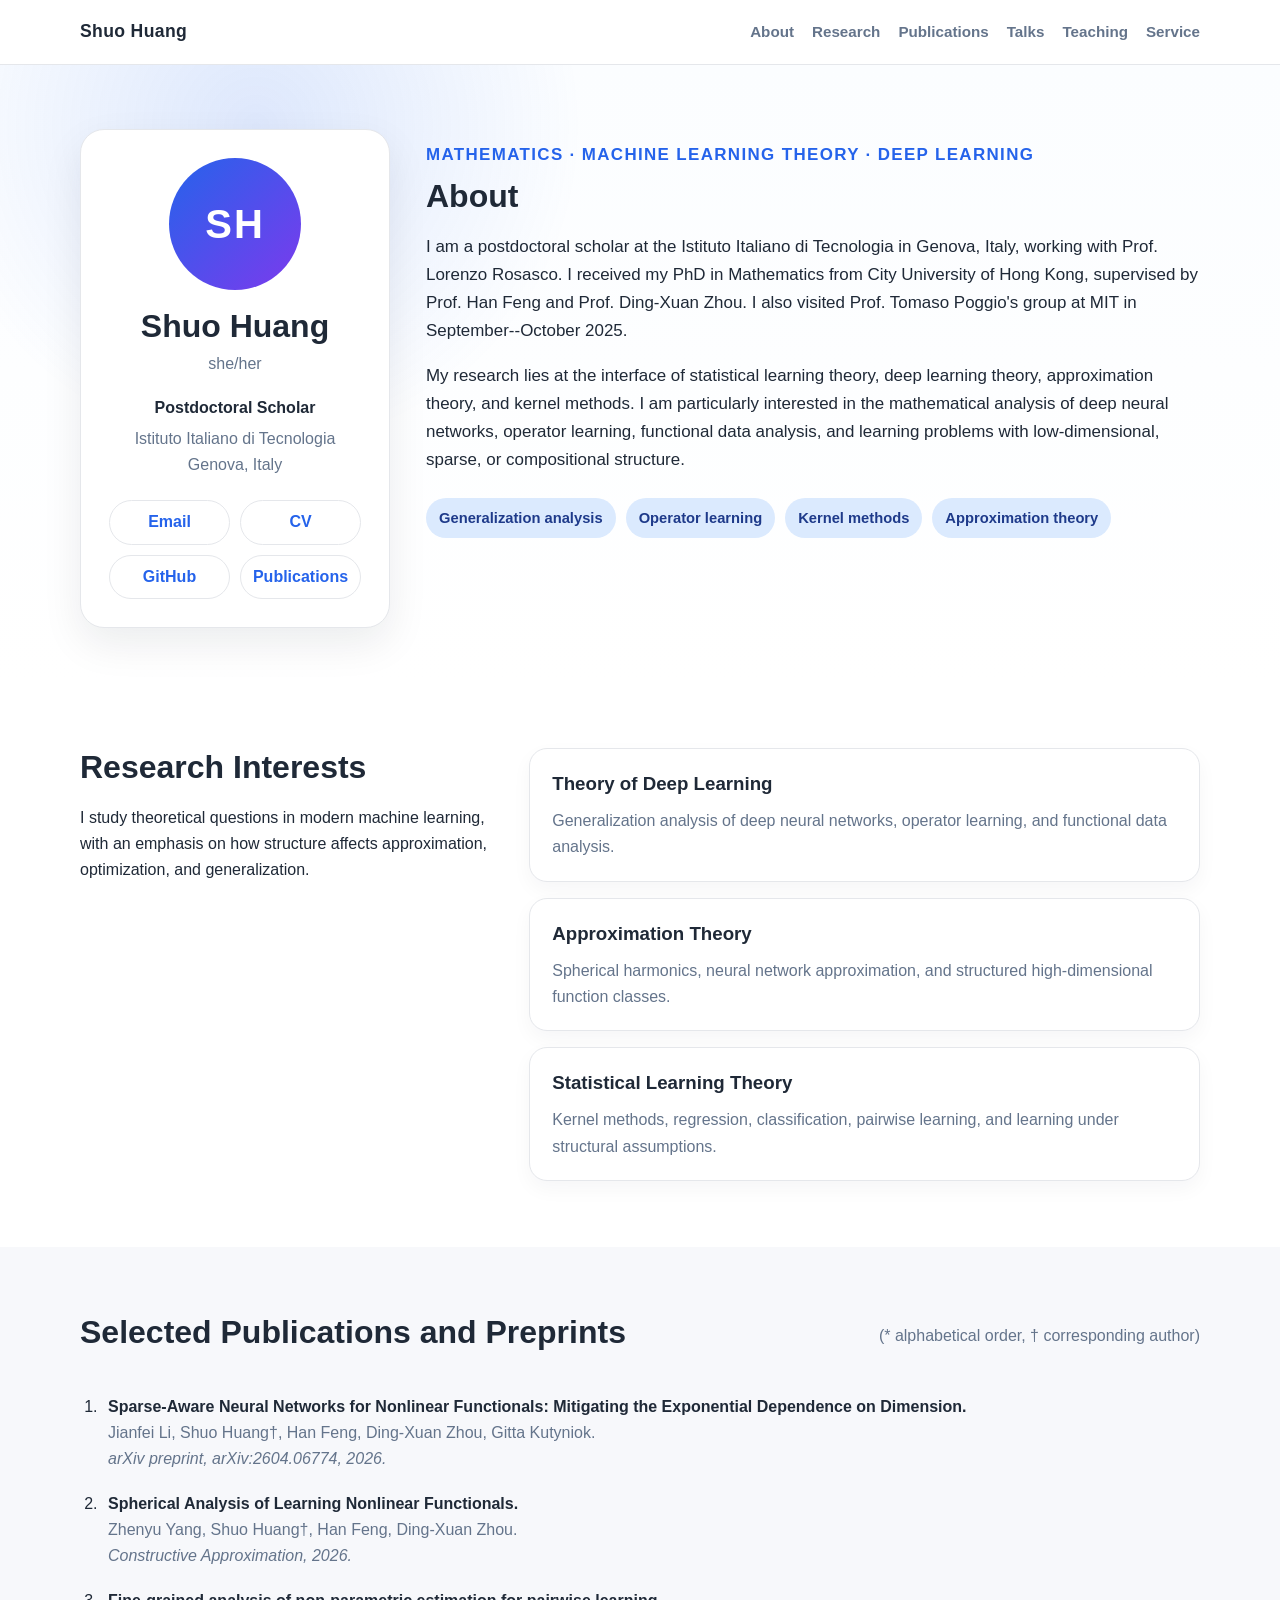
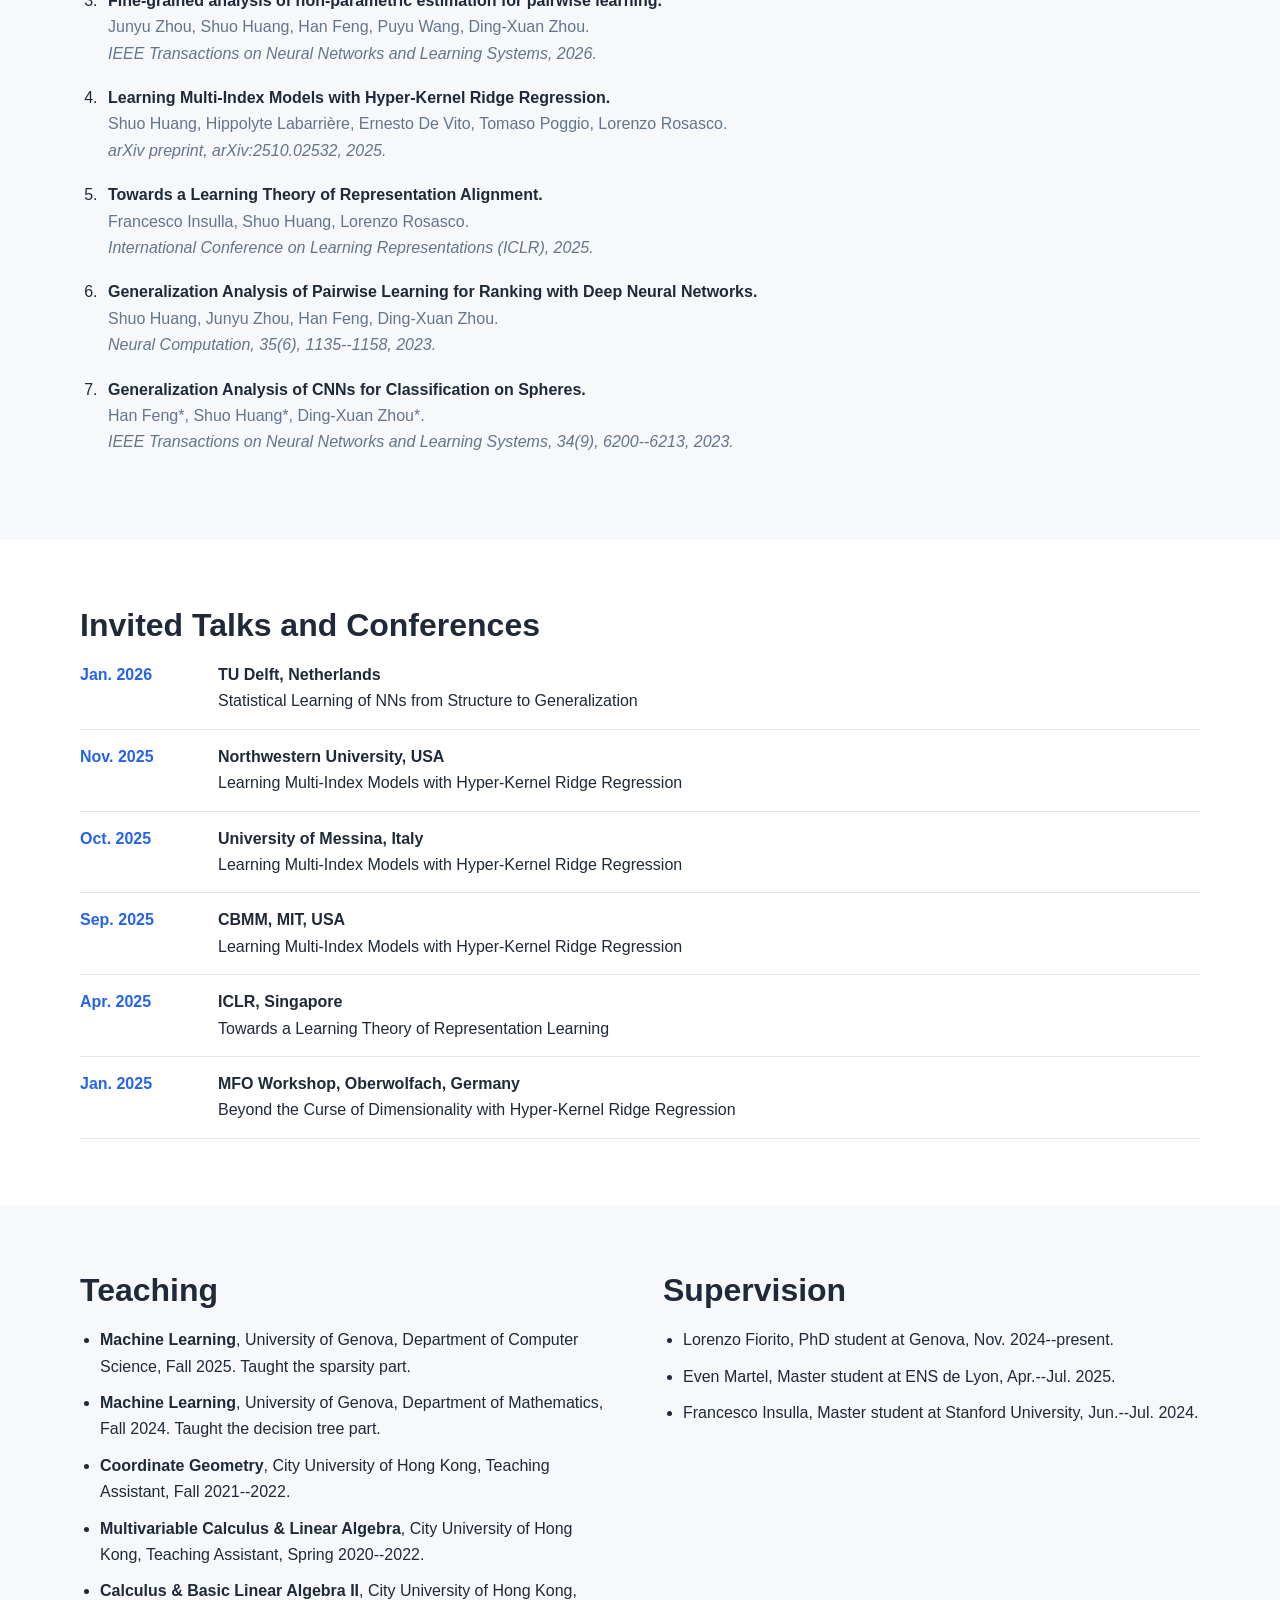
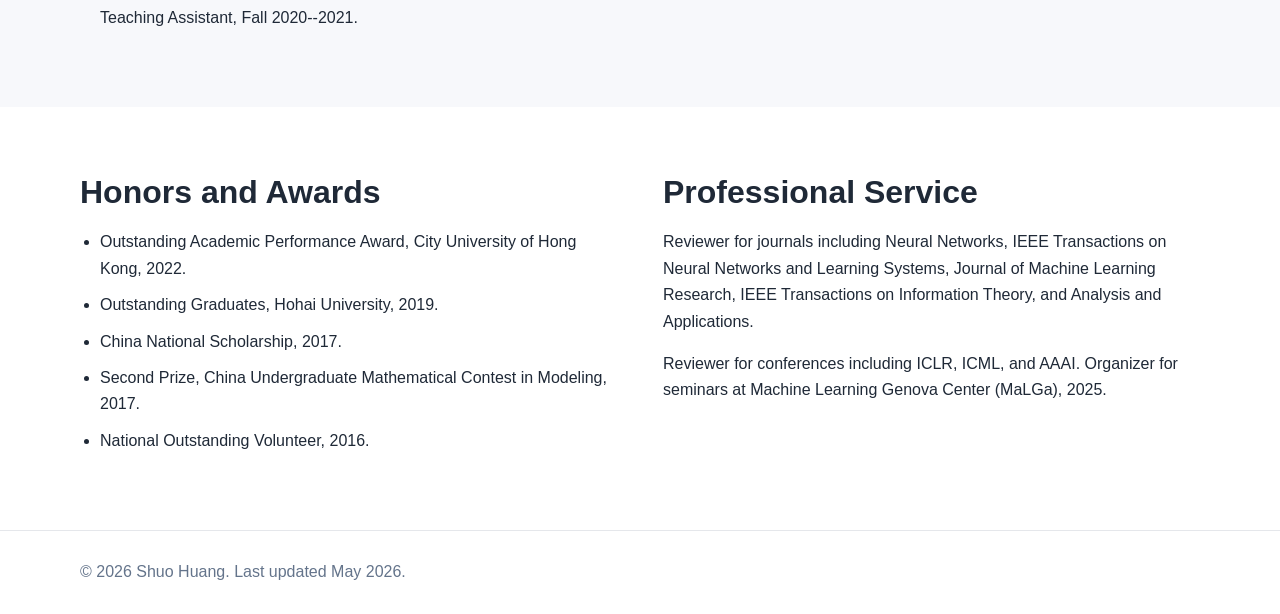
==== index.html @ 5953144b "Add files via upload" ====
<!doctype html>
<html lang="en">
<head>
  <meta charset="utf-8">
  <meta name="viewport" content="width=device-width, initial-scale=1">
  <meta name="description" content="Academic homepage of Shuo Huang, postdoctoral scholar at Istituto Italiano di Tecnologia.">
  <title>Shuo Huang</title>
  <link rel="stylesheet" href="style.css">
</head>
<body>
  <header class="site-header">
    <div class="container nav-wrap">
      <a class="brand" href="#top">Shuo Huang</a>
      <nav class="nav">
        <a href="#about">About</a>
        <a href="#research">Research</a>
        <a href="#publications">Publications</a>
        <a href="#talks">Talks</a>
        <a href="#teaching">Teaching</a>
        <a href="#service">Service</a>
      </nav>
    </div>
  </header>

  <main id="top">
    <section class="hero">
      <div class="container hero-grid">
        <aside class="profile-card">
          <div class="avatar">SH</div>
          <h1>Shuo Huang</h1>
          <p class="pronouns">she/her</p>
          <p class="position">Postdoctoral Scholar</p>
          <p class="affiliation">Istituto Italiano di Tecnologia<br>Genova, Italy</p>
          <div class="profile-links">
            <a href="mailto:shuo.huang@iit.it">Email</a>
            <a href="assets/files/Shuo_Huang_CV.pdf">CV</a>
            <a href="https://github.com/shuohhs1">GitHub</a>
            <a href="#publications">Publications</a>
          </div>
        </aside>

        <section class="intro" id="about">
          <p class="eyebrow">Mathematics · Machine Learning Theory · Deep Learning</p>
          <h2>About</h2>
          <p>
            I am a postdoctoral scholar at the Istituto Italiano di Tecnologia in Genova, Italy,
            working with Prof. Lorenzo Rosasco. I received my PhD in Mathematics from City University
            of Hong Kong, supervised by Prof. Han Feng and Prof. Ding-Xuan Zhou. I also visited
            Prof. Tomaso Poggio's group at MIT in September--October 2025.
          </p>
          <p>
            My research lies at the interface of statistical learning theory, deep learning theory,
            approximation theory, and kernel methods. I am particularly interested in the mathematical
            analysis of deep neural networks, operator learning, functional data analysis, and learning
            problems with low-dimensional, sparse, or compositional structure.
          </p>
          <div class="quick-facts">
            <span>Generalization analysis</span>
            <span>Operator learning</span>
            <span>Kernel methods</span>
            <span>Approximation theory</span>
          </div>
        </section>
      </div>
    </section>

    <section class="section" id="research">
      <div class="container two-col">
        <div>
          <h2>Research Interests</h2>
          <p>
            I study theoretical questions in modern machine learning, with an emphasis on how structure
            affects approximation, optimization, and generalization.
          </p>
        </div>
        <div class="cards">
          <article class="card">
            <h3>Theory of Deep Learning</h3>
            <p>Generalization analysis of deep neural networks, operator learning, and functional data analysis.</p>
          </article>
          <article class="card">
            <h3>Approximation Theory</h3>
            <p>Spherical harmonics, neural network approximation, and structured high-dimensional function classes.</p>
          </article>
          <article class="card">
            <h3>Statistical Learning Theory</h3>
            <p>Kernel methods, regression, classification, pairwise learning, and learning under structural assumptions.</p>
          </article>
        </div>
      </div>
    </section>

    <section class="section alt" id="publications">
      <div class="container">
        <div class="section-head">
          <h2>Selected Publications and Preprints</h2>
          <p>(* alphabetical order, † corresponding author)</p>
        </div>
        <ol class="pub-list">
          <li>
            <span class="pub-title">Sparse-Aware Neural Networks for Nonlinear Functionals: Mitigating the Exponential Dependence on Dimension.</span>
            <span class="pub-authors">Jianfei Li, Shuo Huang†, Han Feng, Ding-Xuan Zhou, Gitta Kutyniok.</span>
            <span class="pub-venue">arXiv preprint, arXiv:2604.06774, 2026.</span>
          </li>
          <li>
            <span class="pub-title">Spherical Analysis of Learning Nonlinear Functionals.</span>
            <span class="pub-authors">Zhenyu Yang, Shuo Huang†, Han Feng, Ding-Xuan Zhou.</span>
            <span class="pub-venue">Constructive Approximation, 2026.</span>
          </li>
          <li>
            <span class="pub-title">Fine-grained analysis of non-parametric estimation for pairwise learning.</span>
            <span class="pub-authors">Junyu Zhou, Shuo Huang, Han Feng, Puyu Wang, Ding-Xuan Zhou.</span>
            <span class="pub-venue">IEEE Transactions on Neural Networks and Learning Systems, 2026.</span>
          </li>
          <li>
            <span class="pub-title">Learning Multi-Index Models with Hyper-Kernel Ridge Regression.</span>
            <span class="pub-authors">Shuo Huang, Hippolyte Labarrière, Ernesto De Vito, Tomaso Poggio, Lorenzo Rosasco.</span>
            <span class="pub-venue">arXiv preprint, arXiv:2510.02532, 2025.</span>
          </li>
          <li>
            <span class="pub-title">Towards a Learning Theory of Representation Alignment.</span>
            <span class="pub-authors">Francesco Insulla, Shuo Huang, Lorenzo Rosasco.</span>
            <span class="pub-venue">International Conference on Learning Representations (ICLR), 2025.</span>
          </li>
          <li>
            <span class="pub-title">Generalization Analysis of Pairwise Learning for Ranking with Deep Neural Networks.</span>
            <span class="pub-authors">Shuo Huang, Junyu Zhou, Han Feng, Ding-Xuan Zhou.</span>
            <span class="pub-venue">Neural Computation, 35(6), 1135--1158, 2023.</span>
          </li>
          <li>
            <span class="pub-title">Generalization Analysis of CNNs for Classification on Spheres.</span>
            <span class="pub-authors">Han Feng*, Shuo Huang*, Ding-Xuan Zhou*.</span>
            <span class="pub-venue">IEEE Transactions on Neural Networks and Learning Systems, 34(9), 6200--6213, 2023.</span>
          </li>
        </ol>
      </div>
    </section>

    <section class="section" id="talks">
      <div class="container">
        <h2>Invited Talks and Conferences</h2>
        <div class="timeline">
          <article>
            <time>Jan. 2026</time>
            <div><strong>TU Delft, Netherlands</strong><br>Statistical Learning of NNs from Structure to Generalization</div>
          </article>
          <article>
            <time>Nov. 2025</time>
            <div><strong>Northwestern University, USA</strong><br>Learning Multi-Index Models with Hyper-Kernel Ridge Regression</div>
          </article>
          <article>
            <time>Oct. 2025</time>
            <div><strong>University of Messina, Italy</strong><br>Learning Multi-Index Models with Hyper-Kernel Ridge Regression</div>
          </article>
          <article>
            <time>Sep. 2025</time>
            <div><strong>CBMM, MIT, USA</strong><br>Learning Multi-Index Models with Hyper-Kernel Ridge Regression</div>
          </article>
          <article>
            <time>Apr. 2025</time>
            <div><strong>ICLR, Singapore</strong><br>Towards a Learning Theory of Representation Learning</div>
          </article>
          <article>
            <time>Jan. 2025</time>
            <div><strong>MFO Workshop, Oberwolfach, Germany</strong><br>Beyond the Curse of Dimensionality with Hyper-Kernel Ridge Regression</div>
          </article>
        </div>
      </div>
    </section>

    <section class="section alt" id="teaching">
      <div class="container grid-2">
        <div>
          <h2>Teaching</h2>
          <ul class="clean-list">
            <li><strong>Machine Learning</strong>, University of Genova, Department of Computer Science, Fall 2025. Taught the sparsity part.</li>
            <li><strong>Machine Learning</strong>, University of Genova, Department of Mathematics, Fall 2024. Taught the decision tree part.</li>
            <li><strong>Coordinate Geometry</strong>, City University of Hong Kong, Teaching Assistant, Fall 2021--2022.</li>
            <li><strong>Multivariable Calculus & Linear Algebra</strong>, City University of Hong Kong, Teaching Assistant, Spring 2020--2022.</li>
            <li><strong>Calculus & Basic Linear Algebra II</strong>, City University of Hong Kong, Teaching Assistant, Fall 2020--2021.</li>
          </ul>
        </div>
        <div>
          <h2>Supervision</h2>
          <ul class="clean-list">
            <li>Lorenzo Fiorito, PhD student at Genova, Nov. 2024--present.</li>
            <li>Even Martel, Master student at ENS de Lyon, Apr.--Jul. 2025.</li>
            <li>Francesco Insulla, Master student at Stanford University, Jun.--Jul. 2024.</li>
          </ul>
        </div>
      </div>
    </section>

    <section class="section" id="service">
      <div class="container grid-2">
        <div>
          <h2>Honors and Awards</h2>
          <ul class="clean-list">
            <li>Outstanding Academic Performance Award, City University of Hong Kong, 2022.</li>
            <li>Outstanding Graduates, Hohai University, 2019.</li>
            <li>China National Scholarship, 2017.</li>
            <li>Second Prize, China Undergraduate Mathematical Contest in Modeling, 2017.</li>
            <li>National Outstanding Volunteer, 2016.</li>
          </ul>
        </div>
        <div>
          <h2>Professional Service</h2>
          <p>
            Reviewer for journals including Neural Networks, IEEE Transactions on Neural Networks and Learning Systems,
            Journal of Machine Learning Research, IEEE Transactions on Information Theory, and Analysis and Applications.
          </p>
          <p>
            Reviewer for conferences including ICLR, ICML, and AAAI. Organizer for seminars at Machine Learning Genova Center (MaLGa), 2025.
          </p>
        </div>
      </div>
    </section>
  </main>

  <footer class="footer">
    <div class="container">
      <p>© <span id="year"></span> Shuo Huang. Last updated May 2026.</p>
    </div>
  </footer>

  <script>
    document.getElementById('year').textContent = new Date().getFullYear();
  </script>
</body>
</html>
---- style.css ----
:root {
  --bg: #ffffff;
  --bg-soft: #f7f8fb;
  --text: #1f2937;
  --muted: #64748b;
  --line: #e5e7eb;
  --accent: #2563eb;
  --accent-soft: #dbeafe;
  --card: #ffffff;
  --shadow: 0 16px 40px rgba(15, 23, 42, 0.08);
}

* { box-sizing: border-box; }
html { scroll-behavior: smooth; }
body {
  margin: 0;
  font-family: -apple-system, BlinkMacSystemFont, "Segoe UI", Roboto, Helvetica, Arial, sans-serif;
  color: var(--text);
  background: var(--bg);
  line-height: 1.65;
}

a { color: var(--accent); text-decoration: none; }
a:hover { text-decoration: underline; }

.container {
  width: min(1120px, calc(100% - 40px));
  margin: 0 auto;
}

.site-header {
  position: sticky;
  top: 0;
  z-index: 10;
  background: rgba(255,255,255,0.92);
  border-bottom: 1px solid var(--line);
  backdrop-filter: blur(12px);
}

.nav-wrap {
  height: 64px;
  display: flex;
  align-items: center;
  justify-content: space-between;
  gap: 24px;
}

.brand {
  font-weight: 800;
  font-size: 1.1rem;
  color: var(--text);
  letter-spacing: 0.02em;
}

.nav {
  display: flex;
  gap: 18px;
  flex-wrap: wrap;
  justify-content: flex-end;
  font-size: 0.95rem;
}

.nav a { color: var(--muted); font-weight: 600; }
.nav a:hover { color: var(--accent); text-decoration: none; }

.hero {
  padding: 64px 0 54px;
  background:
    radial-gradient(circle at 20% 10%, rgba(37, 99, 235, 0.14), transparent 28%),
    linear-gradient(180deg, #fbfdff 0%, #ffffff 100%);
}

.hero-grid {
  display: grid;
  grid-template-columns: 310px 1fr;
  gap: 36px;
  align-items: start;
}

.profile-card {
  background: var(--card);
  border: 1px solid var(--line);
  border-radius: 24px;
  padding: 28px;
  box-shadow: var(--shadow);
  text-align: center;
}

.avatar {
  width: 132px;
  height: 132px;
  border-radius: 50%;
  display: grid;
  place-items: center;
  margin: 0 auto 18px;
  color: #fff;
  background: linear-gradient(135deg, #2563eb, #7c3aed);
  font-size: 2.5rem;
  font-weight: 800;
  letter-spacing: 0.05em;
}

.profile-card h1 {
  margin: 0;
  font-size: 2rem;
  line-height: 1.15;
}

.pronouns { margin: 6px 0 0; color: var(--muted); }
.position { margin: 18px 0 4px; font-weight: 700; }
.affiliation { margin: 0; color: var(--muted); }
.profile-links {
  margin-top: 22px;
  display: grid;
  grid-template-columns: 1fr 1fr;
  gap: 10px;
}
.profile-links a {
  display: block;
  border: 1px solid var(--line);
  border-radius: 999px;
  padding: 8px 10px;
  font-weight: 700;
  background: #fff;
}
.profile-links a:hover { background: var(--accent-soft); text-decoration: none; }

.intro {
  padding: 12px 0;
}
.eyebrow {
  margin: 0 0 8px;
  color: var(--accent);
  font-weight: 800;
  text-transform: uppercase;
  letter-spacing: .08em;
  font-size: .85rem;
}
h2 {
  font-size: 2rem;
  margin: 0 0 18px;
  line-height: 1.2;
}
.intro p { font-size: 1.06rem; max-width: 820px; }
.quick-facts {
  display: flex;
  flex-wrap: wrap;
  gap: 10px;
  margin-top: 24px;
}
.quick-facts span {
  background: var(--accent-soft);
  color: #1e3a8a;
  border-radius: 999px;
  padding: 8px 13px;
  font-weight: 700;
  font-size: .92rem;
}

.section { padding: 66px 0; }
.section.alt { background: var(--bg-soft); }
.two-col {
  display: grid;
  grid-template-columns: 0.85fr 1.4fr;
  gap: 42px;
}
.cards {
  display: grid;
  gap: 16px;
}
.card {
  background: var(--card);
  border: 1px solid var(--line);
  border-radius: 18px;
  padding: 20px 22px;
  box-shadow: 0 8px 20px rgba(15, 23, 42, 0.04);
}
.card h3 { margin: 0 0 8px; }
.card p { margin: 0; color: var(--muted); }
.section-head {
  display: flex;
  align-items: end;
  justify-content: space-between;
  gap: 24px;
  margin-bottom: 24px;
}
.section-head p { margin: 0 0 20px; color: var(--muted); }

.pub-list {
  margin: 0;
  padding-left: 22px;
}
.pub-list li {
  margin: 0 0 18px;
  padding-left: 6px;
}
.pub-title {
  display: block;
  font-weight: 800;
}
.pub-authors, .pub-venue {
  display: block;
  color: var(--muted);
}
.pub-venue { font-style: italic; }

.timeline {
  display: grid;
  gap: 14px;
}
.timeline article {
  display: grid;
  grid-template-columns: 120px 1fr;
  gap: 18px;
  border-bottom: 1px solid var(--line);
  padding: 0 0 14px;
}
.timeline time {
  color: var(--accent);
  font-weight: 800;
}

.grid-2 {
  display: grid;
  grid-template-columns: 1fr 1fr;
  gap: 46px;
}
.clean-list {
  padding-left: 20px;
  margin: 0;
}
.clean-list li { margin-bottom: 10px; }

.footer {
  border-top: 1px solid var(--line);
  padding: 28px 0;
  color: var(--muted);
  background: #fff;
}
.footer p { margin: 0; }

@media (max-width: 860px) {
  .nav { display: none; }
  .hero-grid, .two-col, .grid-2 { grid-template-columns: 1fr; }
  .profile-card { max-width: 360px; margin: 0 auto; }
  .section-head { display: block; }
  .timeline article { grid-template-columns: 1fr; gap: 4px; }
}
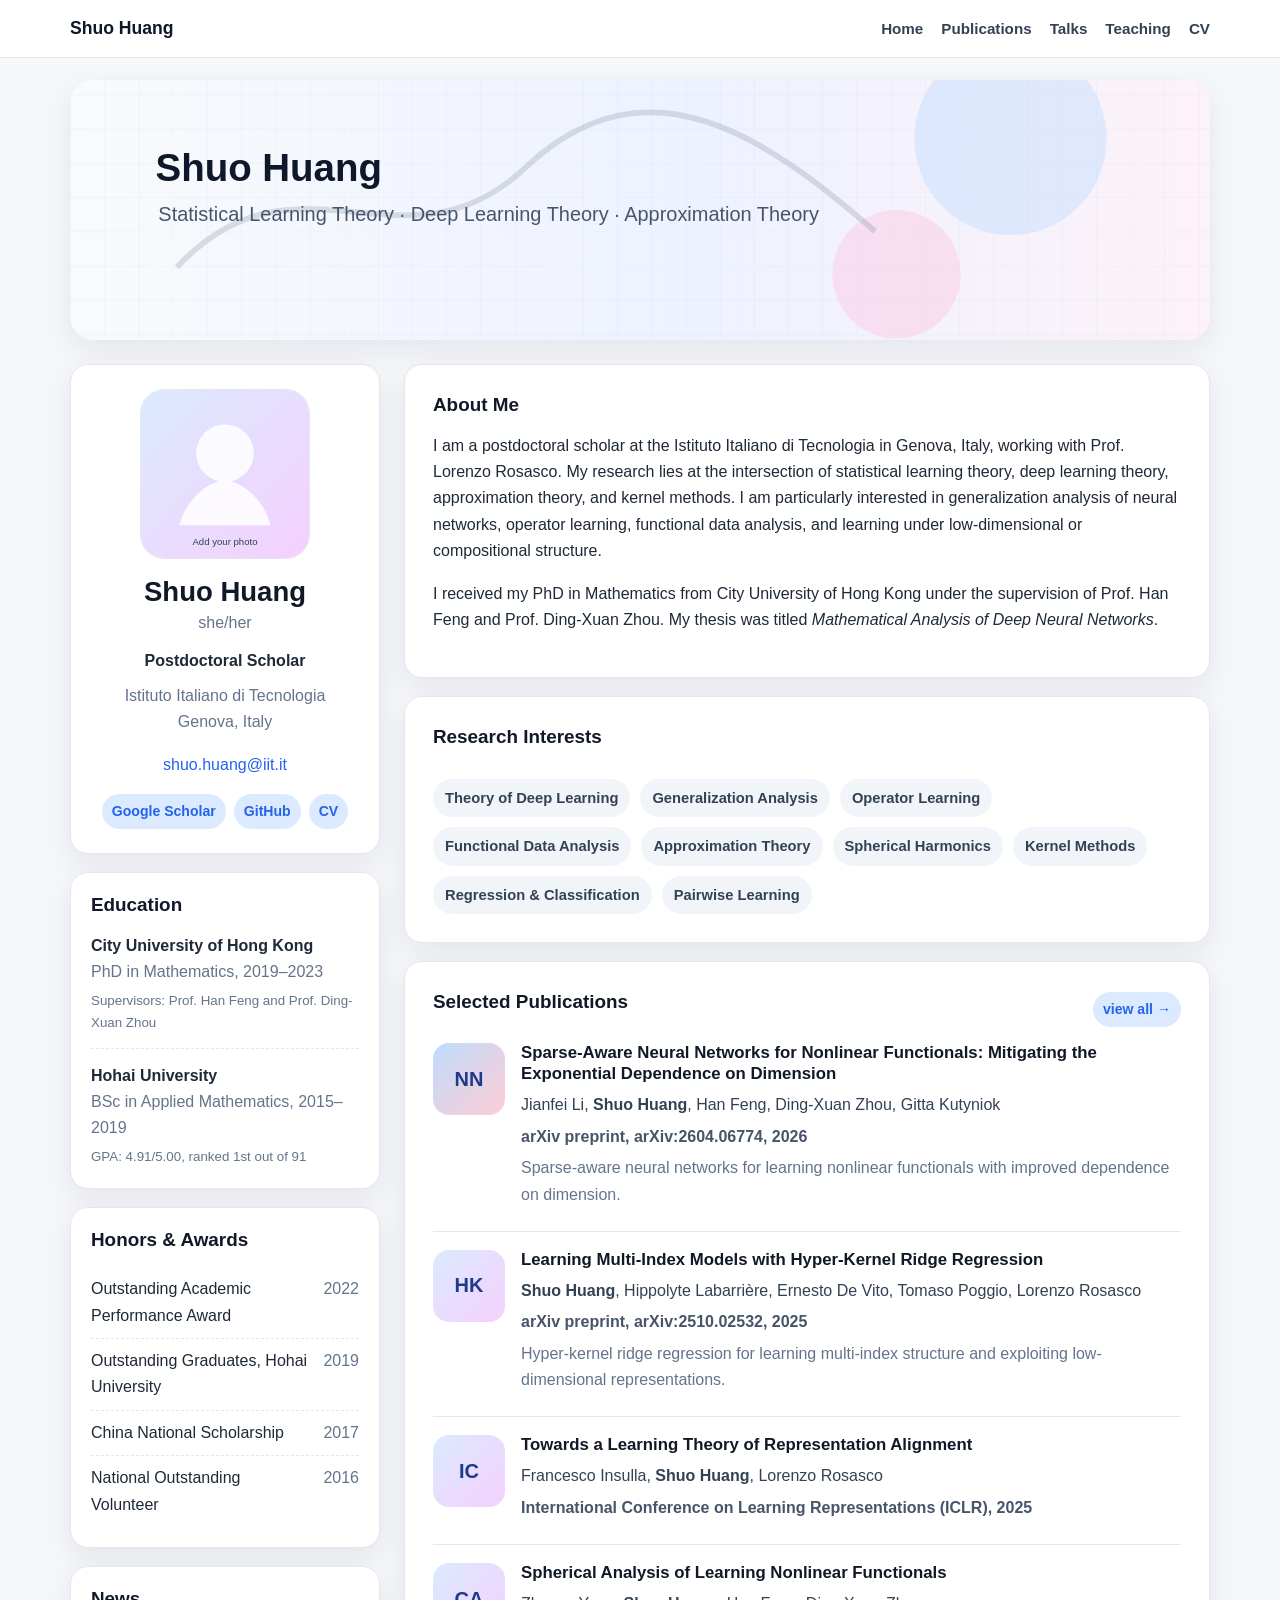
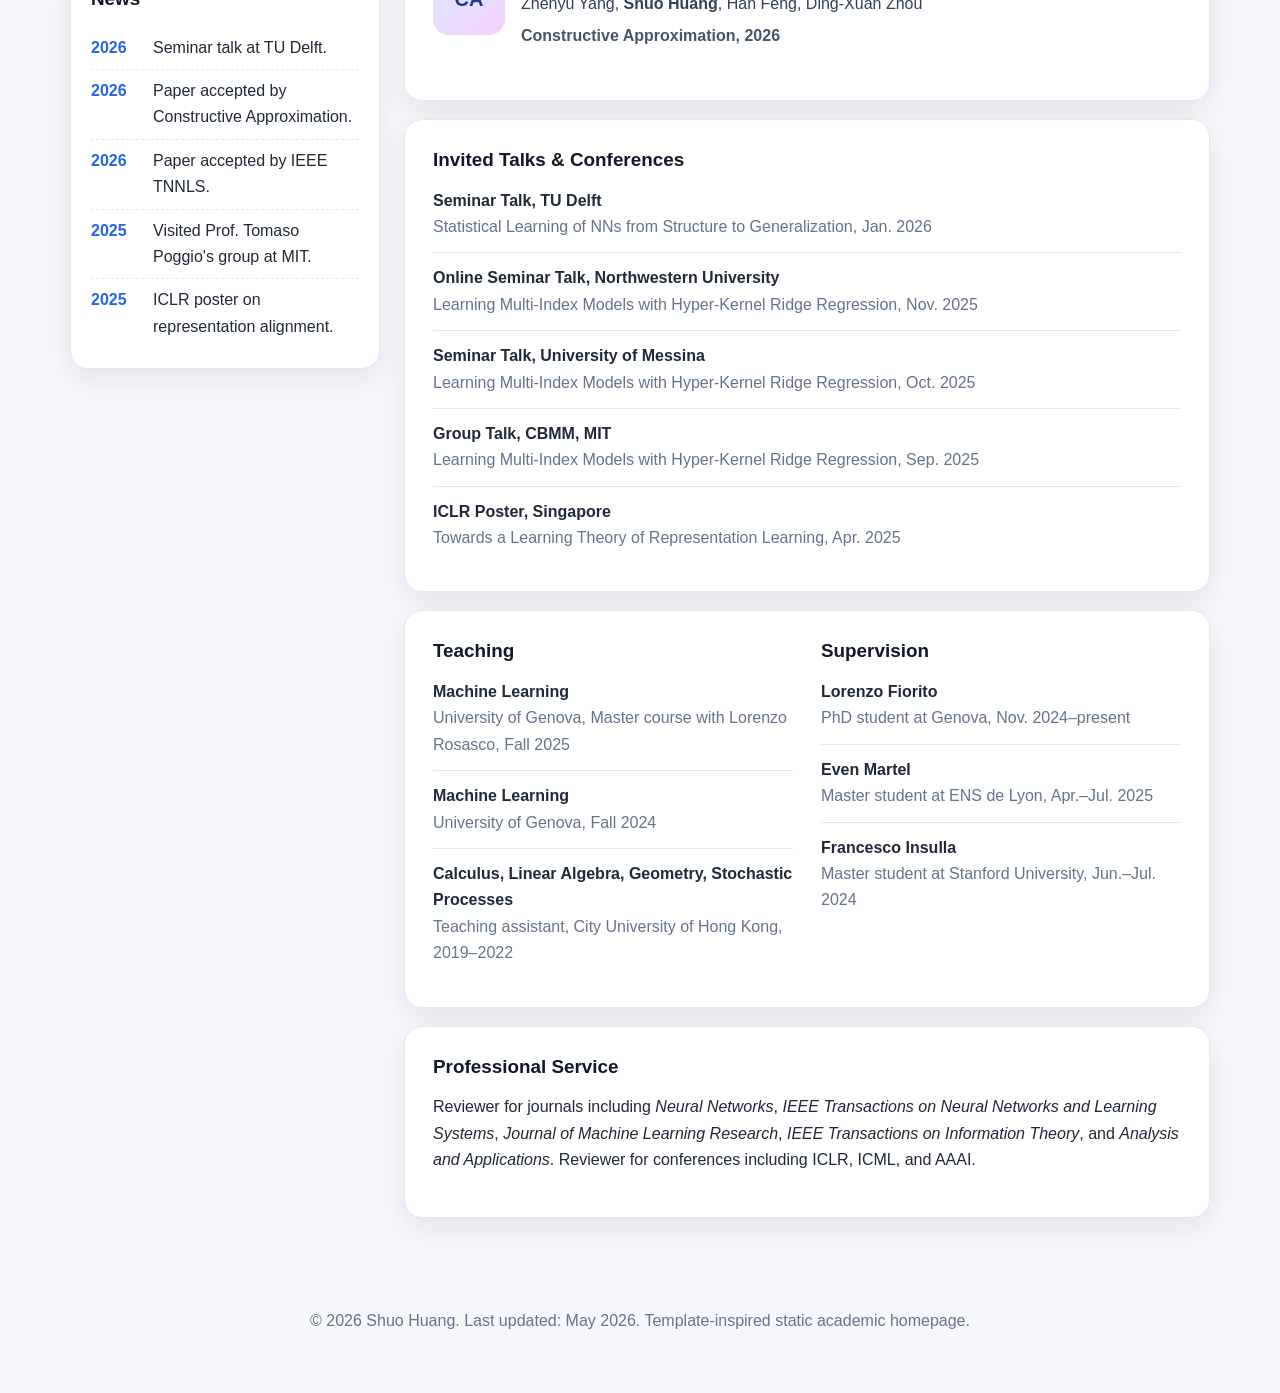
==== commit 78681372: "Add files via upload" ====
--- a/index.html
+++ b/index.html
@@ -1,230 +1,201 @@
-<!doctype html>
+<!DOCTYPE html>
 <html lang="en">
 <head>
-  <meta charset="utf-8">
-  <meta name="viewport" content="width=device-width, initial-scale=1">
-  <meta name="description" content="Academic homepage of Shuo Huang, postdoctoral scholar at Istituto Italiano di Tecnologia.">
+  <meta charset="UTF-8" />
+  <meta name="viewport" content="width=device-width, initial-scale=1.0" />
   <title>Shuo Huang</title>
-  <link rel="stylesheet" href="style.css">
+  <meta name="description" content="Shuo Huang — Postdoctoral Scholar at Istituto Italiano di Tecnologia. Research in statistical learning theory, theory of deep learning, operator learning, approximation theory, and kernel methods." />
+  <link rel="stylesheet" href="style.css" />
 </head>
 <body>
-  <header class="site-header">
-    <div class="container nav-wrap">
-      <a class="brand" href="#top">Shuo Huang</a>
-      <nav class="nav">
-        <a href="#about">About</a>
-        <a href="#research">Research</a>
-        <a href="#publications">Publications</a>
+  <header class="topbar">
+    <div class="navwrap">
+      <a class="brand" href="index.html">Shuo Huang</a>
+      <nav>
+        <a href="#about">Home</a>
+        <a href="publications.html">Publications</a>
         <a href="#talks">Talks</a>
         <a href="#teaching">Teaching</a>
-        <a href="#service">Service</a>
+        <a href="assets/files/Shuo_Huang_CV.pdf">CV</a>
       </nav>
     </div>
   </header>
 
-  <main id="top">
-    <section class="hero">
-      <div class="container hero-grid">
-        <aside class="profile-card">
-          <div class="avatar">SH</div>
-          <h1>Shuo Huang</h1>
-          <p class="pronouns">she/her</p>
-          <p class="position">Postdoctoral Scholar</p>
-          <p class="affiliation">Istituto Italiano di Tecnologia<br>Genova, Italy</p>
-          <div class="profile-links">
-            <a href="mailto:shuo.huang@iit.it">Email</a>
-            <a href="assets/files/Shuo_Huang_CV.pdf">CV</a>
-            <a href="https://github.com/shuohhs1">GitHub</a>
-            <a href="#publications">Publications</a>
-          </div>
-        </aside>
-
-        <section class="intro" id="about">
-          <p class="eyebrow">Mathematics · Machine Learning Theory · Deep Learning</p>
-          <h2>About</h2>
-          <p>
-            I am a postdoctoral scholar at the Istituto Italiano di Tecnologia in Genova, Italy,
-            working with Prof. Lorenzo Rosasco. I received my PhD in Mathematics from City University
-            of Hong Kong, supervised by Prof. Han Feng and Prof. Ding-Xuan Zhou. I also visited
-            Prof. Tomaso Poggio's group at MIT in September--October 2025.
-          </p>
-          <p>
-            My research lies at the interface of statistical learning theory, deep learning theory,
-            approximation theory, and kernel methods. I am particularly interested in the mathematical
-            analysis of deep neural networks, operator learning, functional data analysis, and learning
-            problems with low-dimensional, sparse, or compositional structure.
-          </p>
-          <div class="quick-facts">
-            <span>Generalization analysis</span>
-            <span>Operator learning</span>
-            <span>Kernel methods</span>
-            <span>Approximation theory</span>
-          </div>
-        </section>
-      </div>
-    </section>
-
-    <section class="section" id="research">
-      <div class="container two-col">
-        <div>
+  <section class="hero">
+    <img src="assets/img/banner.svg" alt="Homepage banner" />
+  </section>
+
+  <main class="layout">
+    <aside class="sidebar">
+      <section class="profile-card card">
+        <img class="portrait" src="assets/img/profile.svg" alt="Portrait placeholder" />
+        <h1>Shuo Huang</h1>
+        <p class="pronoun">she/her</p>
+        <p class="position">Postdoctoral Scholar</p>
+        <p class="affiliation">Istituto Italiano di Tecnologia<br />Genova, Italy</p>
+        <p><a href="mailto:shuo.huang@iit.it">shuo.huang@iit.it</a></p>
+        <div class="socials">
+          <a href="#">Google Scholar</a>
+          <a href="https://github.com/shuohhs1">GitHub</a>
+          <a href="assets/files/Shuo_Huang_CV.pdf">CV</a>
+        </div>
+      </section>
+
+      <section class="card compact">
+        <h2>Education</h2>
+        <div class="timeline-item">
+          <strong>City University of Hong Kong</strong>
+          <span>PhD in Mathematics, 2019–2023</span>
+          <small>Supervisors: Prof. Han Feng and Prof. Ding-Xuan Zhou</small>
+        </div>
+        <div class="timeline-item">
+          <strong>Hohai University</strong>
+          <span>BSc in Applied Mathematics, 2015–2019</span>
+          <small>GPA: 4.91/5.00, ranked 1st out of 91</small>
+        </div>
+      </section>
+
+      <section class="card compact">
+        <h2>Honors & Awards</h2>
+        <ul class="clean-list">
+          <li><span>Outstanding Academic Performance Award</span><em>2022</em></li>
+          <li><span>Outstanding Graduates, Hohai University</span><em>2019</em></li>
+          <li><span>China National Scholarship</span><em>2017</em></li>
+          <li><span>National Outstanding Volunteer</span><em>2016</em></li>
+        </ul>
+      </section>
+
+      <section class="card compact">
+        <h2>News</h2>
+        <ul class="news-list">
+          <li><time>2026</time><span>Seminar talk at TU Delft.</span></li>
+          <li><time>2026</time><span>Paper accepted by Constructive Approximation.</span></li>
+          <li><time>2026</time><span>Paper accepted by IEEE TNNLS.</span></li>
+          <li><time>2025</time><span>Visited Prof. Tomaso Poggio's group at MIT.</span></li>
+          <li><time>2025</time><span>ICLR poster on representation alignment.</span></li>
+        </ul>
+      </section>
+    </aside>
+
+    <section class="content">
+      <section id="about" class="card main-card">
+        <h2>About Me</h2>
+        <p>
+          I am a postdoctoral scholar at the Istituto Italiano di Tecnologia in Genova, Italy, working with Prof. Lorenzo Rosasco.
+          My research lies at the intersection of statistical learning theory, deep learning theory, approximation theory, and kernel methods.
+          I am particularly interested in generalization analysis of neural networks, operator learning, functional data analysis, and learning under low-dimensional or compositional structure.
+        </p>
+        <p>
+          I received my PhD in Mathematics from City University of Hong Kong under the supervision of Prof. Han Feng and Prof. Ding-Xuan Zhou.
+          My thesis was titled <em>Mathematical Analysis of Deep Neural Networks</em>.
+        </p>
+      </section>
+
+      <section class="card main-card">
+        <div class="section-head">
           <h2>Research Interests</h2>
-          <p>
-            I study theoretical questions in modern machine learning, with an emphasis on how structure
-            affects approximation, optimization, and generalization.
-          </p>
-        </div>
-        <div class="cards">
-          <article class="card">
-            <h3>Theory of Deep Learning</h3>
-            <p>Generalization analysis of deep neural networks, operator learning, and functional data analysis.</p>
-          </article>
-          <article class="card">
-            <h3>Approximation Theory</h3>
-            <p>Spherical harmonics, neural network approximation, and structured high-dimensional function classes.</p>
-          </article>
-          <article class="card">
-            <h3>Statistical Learning Theory</h3>
-            <p>Kernel methods, regression, classification, pairwise learning, and learning under structural assumptions.</p>
-          </article>
-        </div>
-      </div>
-    </section>
-
-    <section class="section alt" id="publications">
-      <div class="container">
+        </div>
+        <div class="tag-cloud">
+          <span>Theory of Deep Learning</span>
+          <span>Generalization Analysis</span>
+          <span>Operator Learning</span>
+          <span>Functional Data Analysis</span>
+          <span>Approximation Theory</span>
+          <span>Spherical Harmonics</span>
+          <span>Kernel Methods</span>
+          <span>Regression & Classification</span>
+          <span>Pairwise Learning</span>
+        </div>
+      </section>
+
+      <section id="publications" class="card main-card">
         <div class="section-head">
-          <h2>Selected Publications and Preprints</h2>
-          <p>(* alphabetical order, † corresponding author)</p>
-        </div>
-        <ol class="pub-list">
-          <li>
-            <span class="pub-title">Sparse-Aware Neural Networks for Nonlinear Functionals: Mitigating the Exponential Dependence on Dimension.</span>
-            <span class="pub-authors">Jianfei Li, Shuo Huang†, Han Feng, Ding-Xuan Zhou, Gitta Kutyniok.</span>
-            <span class="pub-venue">arXiv preprint, arXiv:2604.06774, 2026.</span>
-          </li>
-          <li>
-            <span class="pub-title">Spherical Analysis of Learning Nonlinear Functionals.</span>
-            <span class="pub-authors">Zhenyu Yang, Shuo Huang†, Han Feng, Ding-Xuan Zhou.</span>
-            <span class="pub-venue">Constructive Approximation, 2026.</span>
-          </li>
-          <li>
-            <span class="pub-title">Fine-grained analysis of non-parametric estimation for pairwise learning.</span>
-            <span class="pub-authors">Junyu Zhou, Shuo Huang, Han Feng, Puyu Wang, Ding-Xuan Zhou.</span>
-            <span class="pub-venue">IEEE Transactions on Neural Networks and Learning Systems, 2026.</span>
-          </li>
-          <li>
-            <span class="pub-title">Learning Multi-Index Models with Hyper-Kernel Ridge Regression.</span>
-            <span class="pub-authors">Shuo Huang, Hippolyte Labarrière, Ernesto De Vito, Tomaso Poggio, Lorenzo Rosasco.</span>
-            <span class="pub-venue">arXiv preprint, arXiv:2510.02532, 2025.</span>
-          </li>
-          <li>
-            <span class="pub-title">Towards a Learning Theory of Representation Alignment.</span>
-            <span class="pub-authors">Francesco Insulla, Shuo Huang, Lorenzo Rosasco.</span>
-            <span class="pub-venue">International Conference on Learning Representations (ICLR), 2025.</span>
-          </li>
-          <li>
-            <span class="pub-title">Generalization Analysis of Pairwise Learning for Ranking with Deep Neural Networks.</span>
-            <span class="pub-authors">Shuo Huang, Junyu Zhou, Han Feng, Ding-Xuan Zhou.</span>
-            <span class="pub-venue">Neural Computation, 35(6), 1135--1158, 2023.</span>
-          </li>
-          <li>
-            <span class="pub-title">Generalization Analysis of CNNs for Classification on Spheres.</span>
-            <span class="pub-authors">Han Feng*, Shuo Huang*, Ding-Xuan Zhou*.</span>
-            <span class="pub-venue">IEEE Transactions on Neural Networks and Learning Systems, 34(9), 6200--6213, 2023.</span>
-          </li>
-        </ol>
-      </div>
-    </section>
-
-    <section class="section" id="talks">
-      <div class="container">
-        <h2>Invited Talks and Conferences</h2>
-        <div class="timeline">
-          <article>
-            <time>Jan. 2026</time>
-            <div><strong>TU Delft, Netherlands</strong><br>Statistical Learning of NNs from Structure to Generalization</div>
-          </article>
-          <article>
-            <time>Nov. 2025</time>
-            <div><strong>Northwestern University, USA</strong><br>Learning Multi-Index Models with Hyper-Kernel Ridge Regression</div>
-          </article>
-          <article>
-            <time>Oct. 2025</time>
-            <div><strong>University of Messina, Italy</strong><br>Learning Multi-Index Models with Hyper-Kernel Ridge Regression</div>
-          </article>
-          <article>
-            <time>Sep. 2025</time>
-            <div><strong>CBMM, MIT, USA</strong><br>Learning Multi-Index Models with Hyper-Kernel Ridge Regression</div>
-          </article>
-          <article>
-            <time>Apr. 2025</time>
-            <div><strong>ICLR, Singapore</strong><br>Towards a Learning Theory of Representation Learning</div>
-          </article>
-          <article>
-            <time>Jan. 2025</time>
-            <div><strong>MFO Workshop, Oberwolfach, Germany</strong><br>Beyond the Curse of Dimensionality with Hyper-Kernel Ridge Regression</div>
-          </article>
-        </div>
-      </div>
-    </section>
-
-    <section class="section alt" id="teaching">
-      <div class="container grid-2">
+          <h2>Selected Publications</h2>
+          <a href="publications.html">view all →</a>
+        </div>
+
+        <article class="publication featured">
+          <div class="pub-thumb">NN</div>
+          <div>
+            <h3>Sparse-Aware Neural Networks for Nonlinear Functionals: Mitigating the Exponential Dependence on Dimension</h3>
+            <p class="authors">Jianfei Li, <strong>Shuo Huang</strong>, Han Feng, Ding-Xuan Zhou, Gitta Kutyniok</p>
+            <p class="venue">arXiv preprint, arXiv:2604.06774, 2026</p>
+            <p class="summary">Sparse-aware neural networks for learning nonlinear functionals with improved dependence on dimension.</p>
+          </div>
+        </article>
+
+        <article class="publication">
+          <div class="pub-thumb">HK</div>
+          <div>
+            <h3>Learning Multi-Index Models with Hyper-Kernel Ridge Regression</h3>
+            <p class="authors"><strong>Shuo Huang</strong>, Hippolyte Labarrière, Ernesto De Vito, Tomaso Poggio, Lorenzo Rosasco</p>
+            <p class="venue">arXiv preprint, arXiv:2510.02532, 2025</p>
+            <p class="summary">Hyper-kernel ridge regression for learning multi-index structure and exploiting low-dimensional representations.</p>
+          </div>
+        </article>
+
+        <article class="publication">
+          <div class="pub-thumb">IC</div>
+          <div>
+            <h3>Towards a Learning Theory of Representation Alignment</h3>
+            <p class="authors">Francesco Insulla, <strong>Shuo Huang</strong>, Lorenzo Rosasco</p>
+            <p class="venue">International Conference on Learning Representations (ICLR), 2025</p>
+          </div>
+        </article>
+
+        <article class="publication">
+          <div class="pub-thumb">CA</div>
+          <div>
+            <h3>Spherical Analysis of Learning Nonlinear Functionals</h3>
+            <p class="authors">Zhenyu Yang, <strong>Shuo Huang</strong>, Han Feng, Ding-Xuan Zhou</p>
+            <p class="venue">Constructive Approximation, 2026</p>
+          </div>
+        </article>
+      </section>
+
+      <section id="talks" class="card main-card">
+        <h2>Invited Talks & Conferences</h2>
+        <ul class="event-list">
+          <li><strong>Seminar Talk, TU Delft</strong><span>Statistical Learning of NNs from Structure to Generalization, Jan. 2026</span></li>
+          <li><strong>Online Seminar Talk, Northwestern University</strong><span>Learning Multi-Index Models with Hyper-Kernel Ridge Regression, Nov. 2025</span></li>
+          <li><strong>Seminar Talk, University of Messina</strong><span>Learning Multi-Index Models with Hyper-Kernel Ridge Regression, Oct. 2025</span></li>
+          <li><strong>Group Talk, CBMM, MIT</strong><span>Learning Multi-Index Models with Hyper-Kernel Ridge Regression, Sep. 2025</span></li>
+          <li><strong>ICLR Poster, Singapore</strong><span>Towards a Learning Theory of Representation Learning, Apr. 2025</span></li>
+        </ul>
+      </section>
+
+      <section id="teaching" class="card main-card two-col">
         <div>
           <h2>Teaching</h2>
-          <ul class="clean-list">
-            <li><strong>Machine Learning</strong>, University of Genova, Department of Computer Science, Fall 2025. Taught the sparsity part.</li>
-            <li><strong>Machine Learning</strong>, University of Genova, Department of Mathematics, Fall 2024. Taught the decision tree part.</li>
-            <li><strong>Coordinate Geometry</strong>, City University of Hong Kong, Teaching Assistant, Fall 2021--2022.</li>
-            <li><strong>Multivariable Calculus & Linear Algebra</strong>, City University of Hong Kong, Teaching Assistant, Spring 2020--2022.</li>
-            <li><strong>Calculus & Basic Linear Algebra II</strong>, City University of Hong Kong, Teaching Assistant, Fall 2020--2021.</li>
+          <ul class="event-list">
+            <li><strong>Machine Learning</strong><span>University of Genova, Master course with Lorenzo Rosasco, Fall 2025</span></li>
+            <li><strong>Machine Learning</strong><span>University of Genova, Fall 2024</span></li>
+            <li><strong>Calculus, Linear Algebra, Geometry, Stochastic Processes</strong><span>Teaching assistant, City University of Hong Kong, 2019–2022</span></li>
           </ul>
         </div>
         <div>
           <h2>Supervision</h2>
-          <ul class="clean-list">
-            <li>Lorenzo Fiorito, PhD student at Genova, Nov. 2024--present.</li>
-            <li>Even Martel, Master student at ENS de Lyon, Apr.--Jul. 2025.</li>
-            <li>Francesco Insulla, Master student at Stanford University, Jun.--Jul. 2024.</li>
+          <ul class="event-list">
+            <li><strong>Lorenzo Fiorito</strong><span>PhD student at Genova, Nov. 2024–present</span></li>
+            <li><strong>Even Martel</strong><span>Master student at ENS de Lyon, Apr.–Jul. 2025</span></li>
+            <li><strong>Francesco Insulla</strong><span>Master student at Stanford University, Jun.–Jul. 2024</span></li>
           </ul>
         </div>
-      </div>
-    </section>
-
-    <section class="section" id="service">
-      <div class="container grid-2">
-        <div>
-          <h2>Honors and Awards</h2>
-          <ul class="clean-list">
-            <li>Outstanding Academic Performance Award, City University of Hong Kong, 2022.</li>
-            <li>Outstanding Graduates, Hohai University, 2019.</li>
-            <li>China National Scholarship, 2017.</li>
-            <li>Second Prize, China Undergraduate Mathematical Contest in Modeling, 2017.</li>
-            <li>National Outstanding Volunteer, 2016.</li>
-          </ul>
-        </div>
-        <div>
-          <h2>Professional Service</h2>
-          <p>
-            Reviewer for journals including Neural Networks, IEEE Transactions on Neural Networks and Learning Systems,
-            Journal of Machine Learning Research, IEEE Transactions on Information Theory, and Analysis and Applications.
-          </p>
-          <p>
-            Reviewer for conferences including ICLR, ICML, and AAAI. Organizer for seminars at Machine Learning Genova Center (MaLGa), 2025.
-          </p>
-        </div>
-      </div>
+      </section>
+
+      <section id="service" class="card main-card">
+        <h2>Professional Service</h2>
+        <p>
+          Reviewer for journals including <em>Neural Networks</em>, <em>IEEE Transactions on Neural Networks and Learning Systems</em>,
+          <em>Journal of Machine Learning Research</em>, <em>IEEE Transactions on Information Theory</em>, and <em>Analysis and Applications</em>.
+          Reviewer for conferences including ICLR, ICML, and AAAI.
+        </p>
+      </section>
     </section>
   </main>
 
-  <footer class="footer">
-    <div class="container">
-      <p>© <span id="year"></span> Shuo Huang. Last updated May 2026.</p>
-    </div>
+  <footer>
+    <p>© 2026 Shuo Huang. Last updated: May 2026. Template-inspired static academic homepage.</p>
   </footer>
-
-  <script>
-    document.getElementById('year').textContent = new Date().getFullYear();
-  </script>
 </body>
 </html>
--- a/style.css
+++ b/style.css
@@ -1,15 +1,14 @@
 :root {
-  --bg: #ffffff;
-  --bg-soft: #f7f8fb;
+  --bg: #f6f7fb;
+  --card: #ffffff;
   --text: #1f2937;
   --muted: #64748b;
   --line: #e5e7eb;
   --accent: #2563eb;
   --accent-soft: #dbeafe;
-  --card: #ffffff;
-  --shadow: 0 16px 40px rgba(15, 23, 42, 0.08);
+  --shadow: 0 10px 30px rgba(15, 23, 42, 0.08);
+  --radius: 18px;
 }
-
 * { box-sizing: border-box; }
 html { scroll-behavior: smooth; }
 body {
@@ -19,230 +18,104 @@
   background: var(--bg);
   line-height: 1.65;
 }
-
 a { color: var(--accent); text-decoration: none; }
 a:hover { text-decoration: underline; }
-
-.container {
-  width: min(1120px, calc(100% - 40px));
-  margin: 0 auto;
-}
-
-.site-header {
+.topbar {
   position: sticky;
   top: 0;
   z-index: 10;
   background: rgba(255,255,255,0.92);
+  backdrop-filter: blur(10px);
   border-bottom: 1px solid var(--line);
-  backdrop-filter: blur(12px);
 }
-
-.nav-wrap {
-  height: 64px;
+.navwrap {
+  max-width: 1180px;
+  margin: 0 auto;
+  padding: 14px 20px;
   display: flex;
   align-items: center;
   justify-content: space-between;
+  gap: 20px;
+}
+.brand { font-weight: 800; color: #0f172a; font-size: 1.1rem; }
+nav { display: flex; gap: 18px; flex-wrap: wrap; }
+nav a { color: #334155; font-weight: 600; font-size: 0.95rem; }
+.hero { max-width: 1180px; margin: 22px auto 0; padding: 0 20px; }
+.hero img {
+  width: 100%; height: 260px; object-fit: cover; border-radius: 24px; box-shadow: var(--shadow); display:block;
+}
+.layout {
+  max-width: 1180px;
+  margin: 24px auto 44px;
+  padding: 0 20px;
+  display: grid;
+  grid-template-columns: 310px 1fr;
   gap: 24px;
 }
-
-.brand {
-  font-weight: 800;
-  font-size: 1.1rem;
-  color: var(--text);
-  letter-spacing: 0.02em;
-}
-
-.nav {
-  display: flex;
-  gap: 18px;
-  flex-wrap: wrap;
-  justify-content: flex-end;
-  font-size: 0.95rem;
-}
-
-.nav a { color: var(--muted); font-weight: 600; }
-.nav a:hover { color: var(--accent); text-decoration: none; }
-
-.hero {
-  padding: 64px 0 54px;
-  background:
-    radial-gradient(circle at 20% 10%, rgba(37, 99, 235, 0.14), transparent 28%),
-    linear-gradient(180deg, #fbfdff 0%, #ffffff 100%);
-}
-
-.hero-grid {
-  display: grid;
-  grid-template-columns: 310px 1fr;
-  gap: 36px;
-  align-items: start;
-}
-
-.profile-card {
-  background: var(--card);
-  border: 1px solid var(--line);
-  border-radius: 24px;
-  padding: 28px;
-  box-shadow: var(--shadow);
-  text-align: center;
-}
-
-.avatar {
-  width: 132px;
-  height: 132px;
-  border-radius: 50%;
-  display: grid;
-  place-items: center;
-  margin: 0 auto 18px;
-  color: #fff;
-  background: linear-gradient(135deg, #2563eb, #7c3aed);
-  font-size: 2.5rem;
-  font-weight: 800;
-  letter-spacing: 0.05em;
-}
-
-.profile-card h1 {
-  margin: 0;
-  font-size: 2rem;
-  line-height: 1.15;
-}
-
-.pronouns { margin: 6px 0 0; color: var(--muted); }
-.position { margin: 18px 0 4px; font-weight: 700; }
-.affiliation { margin: 0; color: var(--muted); }
-.profile-links {
-  margin-top: 22px;
-  display: grid;
-  grid-template-columns: 1fr 1fr;
-  gap: 10px;
-}
-.profile-links a {
-  display: block;
-  border: 1px solid var(--line);
-  border-radius: 999px;
-  padding: 8px 10px;
-  font-weight: 700;
-  background: #fff;
-}
-.profile-links a:hover { background: var(--accent-soft); text-decoration: none; }
-
-.intro {
-  padding: 12px 0;
-}
-.eyebrow {
-  margin: 0 0 8px;
-  color: var(--accent);
-  font-weight: 800;
-  text-transform: uppercase;
-  letter-spacing: .08em;
-  font-size: .85rem;
-}
-h2 {
-  font-size: 2rem;
-  margin: 0 0 18px;
-  line-height: 1.2;
-}
-.intro p { font-size: 1.06rem; max-width: 820px; }
-.quick-facts {
-  display: flex;
-  flex-wrap: wrap;
-  gap: 10px;
-  margin-top: 24px;
-}
-.quick-facts span {
-  background: var(--accent-soft);
-  color: #1e3a8a;
-  border-radius: 999px;
-  padding: 8px 13px;
-  font-weight: 700;
-  font-size: .92rem;
-}
-
-.section { padding: 66px 0; }
-.section.alt { background: var(--bg-soft); }
-.two-col {
-  display: grid;
-  grid-template-columns: 0.85fr 1.4fr;
-  gap: 42px;
-}
-.cards {
-  display: grid;
-  gap: 16px;
-}
+.sidebar { display: flex; flex-direction: column; gap: 18px; }
 .card {
   background: var(--card);
   border: 1px solid var(--line);
-  border-radius: 18px;
-  padding: 20px 22px;
-  box-shadow: 0 8px 20px rgba(15, 23, 42, 0.04);
+  border-radius: var(--radius);
+  box-shadow: var(--shadow);
 }
-.card h3 { margin: 0 0 8px; }
-.card p { margin: 0; color: var(--muted); }
-.section-head {
-  display: flex;
-  align-items: end;
-  justify-content: space-between;
-  gap: 24px;
-  margin-bottom: 24px;
+.profile-card { padding: 24px; text-align: center; }
+.portrait { width: 170px; height: 170px; object-fit: cover; border-radius: 24px; margin: 0 auto 16px; display: block; border: 1px solid var(--line); }
+.profile-card h1 { margin: 0; font-size: 1.72rem; line-height: 1.2; }
+.pronoun { margin: 2px 0 12px; color: var(--muted); }
+.position { margin: 0; font-weight: 700; }
+.affiliation { margin: 8px 0 10px; color: var(--muted); }
+.socials { display: flex; flex-wrap: wrap; justify-content: center; gap: 8px; margin-top: 14px; }
+.socials a, .section-head a {
+  display: inline-flex; align-items: center; gap: 6px; padding: 6px 10px; border-radius: 999px; background: var(--accent-soft); font-weight: 700; font-size: .88rem;
 }
-.section-head p { margin: 0 0 20px; color: var(--muted); }
-
-.pub-list {
-  margin: 0;
-  padding-left: 22px;
+.compact { padding: 20px; }
+h1, h2, h3 { line-height: 1.25; color: #111827; }
+h2 { font-size: 1.18rem; margin: 0 0 16px; }
+.timeline-item { padding: 0 0 14px; margin-bottom: 14px; border-bottom: 1px dashed var(--line); }
+.timeline-item:last-child { border-bottom: 0; padding-bottom: 0; margin-bottom: 0; }
+.timeline-item strong, .timeline-item span, .timeline-item small { display: block; }
+.timeline-item span { color: var(--muted); }
+.timeline-item small { color: var(--muted); margin-top: 4px; }
+.clean-list, .news-list, .event-list { list-style: none; padding: 0; margin: 0; }
+.clean-list li { display: flex; justify-content: space-between; gap: 12px; border-bottom: 1px dashed var(--line); padding: 9px 0; }
+.clean-list li:last-child { border-bottom: 0; }
+.clean-list em { color: var(--muted); font-style: normal; white-space: nowrap; }
+.news-list li { display: grid; grid-template-columns: 52px 1fr; gap: 10px; padding: 8px 0; border-bottom: 1px dashed var(--line); }
+.news-list li:last-child { border-bottom:0; }
+time { color: var(--accent); font-weight: 800; }
+.content { display: flex; flex-direction: column; gap: 18px; }
+.main-card { padding: 28px; }
+.main-card p { margin-top: 0; }
+.section-head { display: flex; align-items: center; justify-content: space-between; gap: 16px; margin-bottom: 14px; }
+.tag-cloud { display: flex; flex-wrap: wrap; gap: 10px; }
+.tag-cloud span { padding: 7px 12px; border-radius: 999px; background: #f1f5f9; color: #334155; font-weight: 650; font-size: .92rem; }
+.publication { display: grid; grid-template-columns: 72px 1fr; gap: 16px; padding: 18px 0; border-top: 1px solid var(--line); }
+.publication:first-of-type { border-top: 0; padding-top: 0; }
+.publication h3 { margin: 0 0 7px; font-size: 1.05rem; }
+.pub-thumb { width:72px; height:72px; display:flex; align-items:center; justify-content:center; border-radius: 16px; background: linear-gradient(135deg,#dbeafe,#f5d0fe); color:#1e3a8a; font-weight:900; font-size:1.25rem; }
+.featured .pub-thumb { background: linear-gradient(135deg,#bfdbfe,#fecdd3); }
+.authors, .venue, .summary { margin: 0 0 5px; }
+.authors { color: #334155; }
+.venue { color: #475569; font-weight: 700; }
+.summary { color: var(--muted); }
+.event-list li { padding: 12px 0; border-top: 1px solid var(--line); }
+.event-list li:first-child { border-top: 0; padding-top:0; }
+.event-list strong, .event-list span { display: block; }
+.event-list span { color: var(--muted); }
+.two-col { display: grid; grid-template-columns: 1fr 1fr; gap: 28px; }
+.single-page { max-width: 980px; margin: 36px auto 48px; padding: 0 20px; }
+.pub-list li { margin-bottom: 14px; }
+.muted { color: var(--muted); }
+footer { text-align: center; padding: 30px 20px 42px; color: var(--muted); }
+@media (max-width: 860px) {
+  .layout { grid-template-columns: 1fr; }
+  .hero img { height: 210px; }
+  .two-col { grid-template-columns: 1fr; }
+  .navwrap { align-items:flex-start; flex-direction: column; }
 }
-.pub-list li {
-  margin: 0 0 18px;
-  padding-left: 6px;
+@media (max-width: 560px) {
+  .publication { grid-template-columns: 1fr; }
+  .pub-thumb { width:64px; height:64px; }
+  .main-card, .compact, .profile-card { padding: 20px; }
 }
-.pub-title {
-  display: block;
-  font-weight: 800;
-}
-.pub-authors, .pub-venue {
-  display: block;
-  color: var(--muted);
-}
-.pub-venue { font-style: italic; }
-
-.timeline {
-  display: grid;
-  gap: 14px;
-}
-.timeline article {
-  display: grid;
-  grid-template-columns: 120px 1fr;
-  gap: 18px;
-  border-bottom: 1px solid var(--line);
-  padding: 0 0 14px;
-}
-.timeline time {
-  color: var(--accent);
-  font-weight: 800;
-}
-
-.grid-2 {
-  display: grid;
-  grid-template-columns: 1fr 1fr;
-  gap: 46px;
-}
-.clean-list {
-  padding-left: 20px;
-  margin: 0;
-}
-.clean-list li { margin-bottom: 10px; }
-
-.footer {
-  border-top: 1px solid var(--line);
-  padding: 28px 0;
-  color: var(--muted);
-  background: #fff;
-}
-.footer p { margin: 0; }
-
-@media (max-width: 860px) {
-  .nav { display: none; }
-  .hero-grid, .two-col, .grid-2 { grid-template-columns: 1fr; }
-  .profile-card { max-width: 360px; margin: 0 auto; }
-  .section-head { display: block; }
-  .timeline article { grid-template-columns: 1fr; gap: 4px; }
-}
